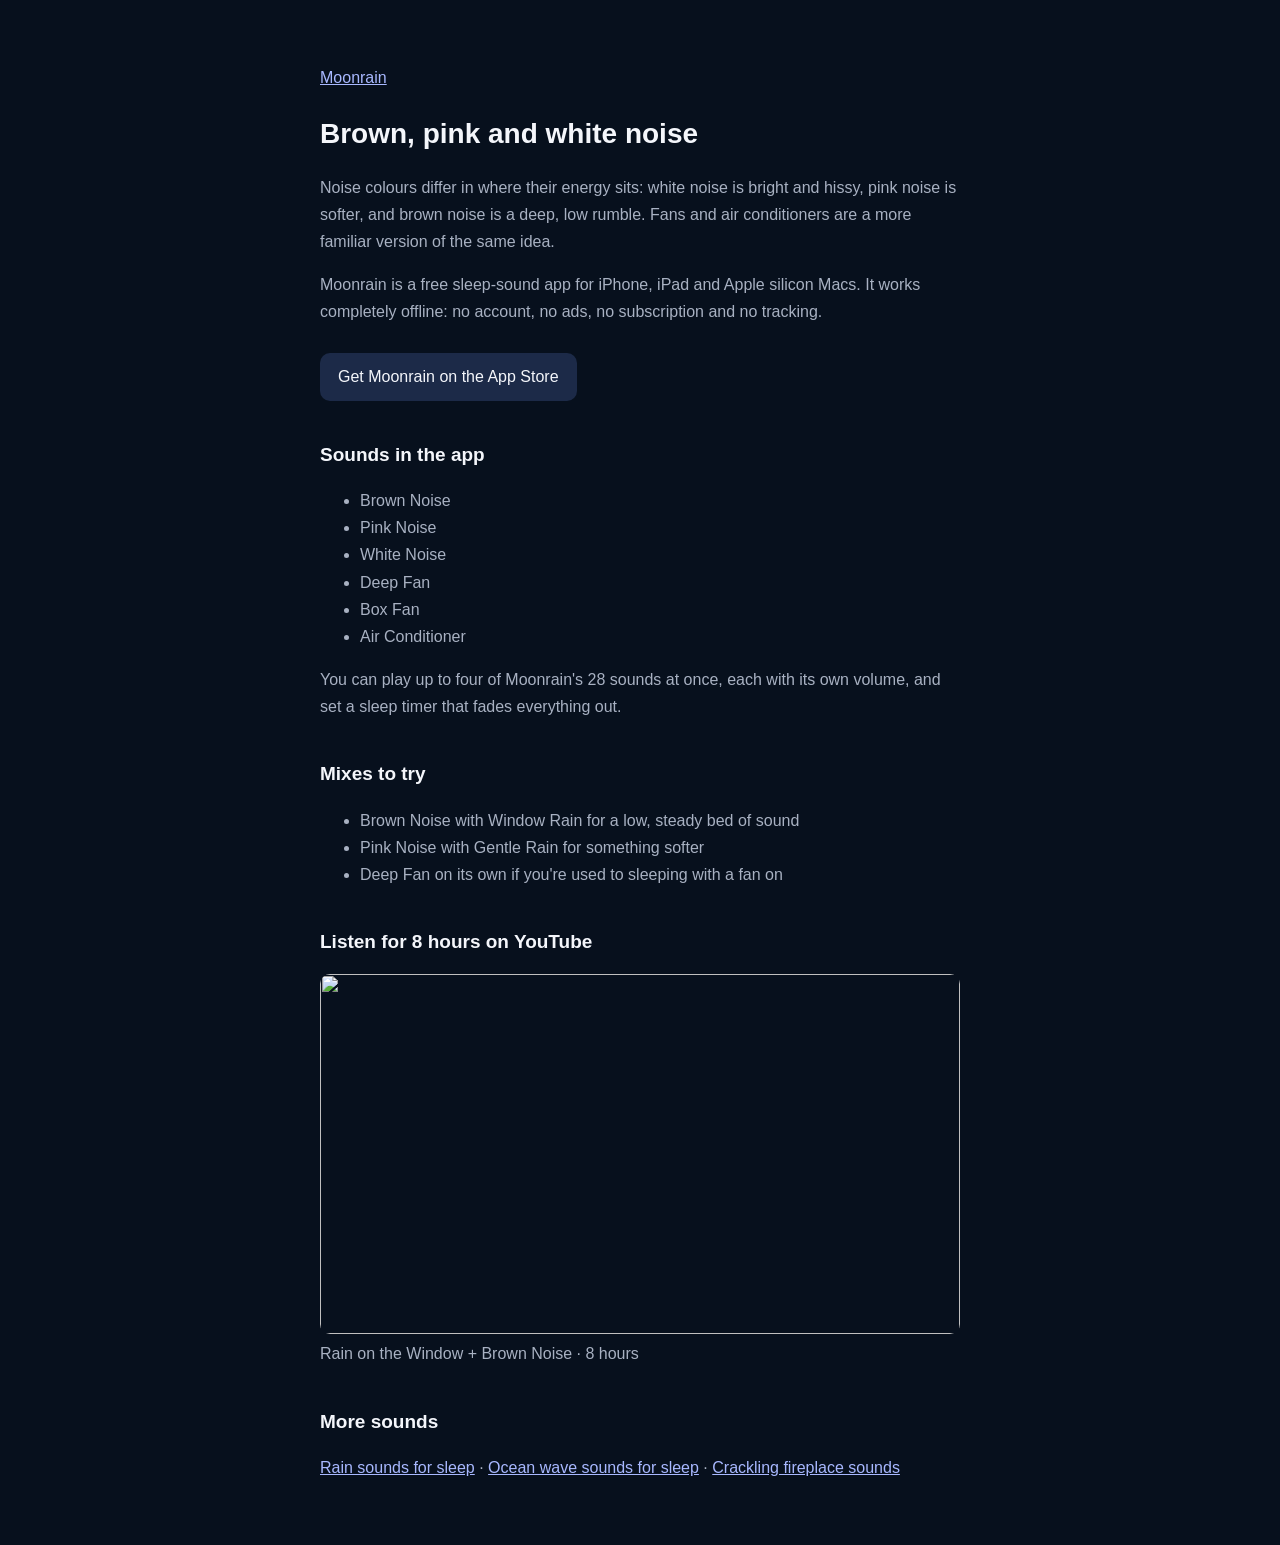
==== brown-noise.html @ e5fea99e "Per-sound pages (rain, ocean, fireplace, noise) with the 8-hour YouTube videos Co-Authored-By: Claud" ====
<!DOCTYPE html>
<html lang="en">
<head>
<meta charset="utf-8">
<meta name="viewport" content="width=device-width, initial-scale=1">
<title>Brown noise, pink noise and white noise app for iPhone, offline · Moonrain</title>
<meta name="description" content="Free, offline brown noise, pink noise and white noise for iPhone and iPad, plus fans and an air conditioner. Mix them with rain and set a fading sleep timer. No account, no ads, no subscription.">
<link rel="canonical" href="https://gsl0001.github.io/sleepaid-site/brown-noise.html">
<meta property="og:title" content="Brown, pink and white noise · Moonrain">
<meta property="og:description" content="Free, offline brown noise, pink noise and white noise for iPhone and iPad, plus fans and an air conditioner. Mix them with rain and set a fading sleep timer. No account, no ads, no subscription.">
<meta property="og:url" content="https://gsl0001.github.io/sleepaid-site/brown-noise.html">
<style>
  body { margin: 0; font-family: -apple-system, "Segoe UI", Roboto, sans-serif; background: #07101D; color: #F4F6FB; line-height: 1.7; }
  main { max-width: 640px; margin: 0 auto; padding: 48px 24px; }
  h1 { font-size: 28px; font-weight: 600; margin-bottom: 0; }
  h2 { font-size: 19px; font-weight: 600; margin-top: 2em; }
  a { color: #A8B8FF; }
  p, li { color: #A8B1C2; }
  .cta { display: inline-block; margin-top: 12px; padding: 10px 18px; border-radius: 10px; background: #1C2A48; color: #F4F6FB; text-decoration: none; }
  .video { display: block; margin: 12px 0 20px; color: #A8B1C2; text-decoration: none; }
  .video img { width: 100%; border-radius: 10px; display: block; margin-bottom: 6px; }
</style>
</head>
<body>
<main>
  <p><a href="./">Moonrain</a></p>
  <h1>Brown, pink and white noise</h1>
  <p>Noise colours differ in where their energy sits: white noise is bright and hissy, pink noise is softer, and brown noise is a deep, low rumble. Fans and air conditioners are a more familiar version of the same idea.</p>
  <p>Moonrain is a free sleep-sound app for iPhone, iPad and Apple silicon Macs. It works completely offline: no account, no ads, no subscription and no tracking.</p>
  <a class="cta" href="https://apps.apple.com/app/id6789770084">Get Moonrain on the App Store</a>

  <h2>Sounds in the app</h2>
  <ul>
    <li>Brown Noise</li>
    <li>Pink Noise</li>
    <li>White Noise</li>
    <li>Deep Fan</li>
    <li>Box Fan</li>
    <li>Air Conditioner</li>
  </ul>
  <p>You can play up to four of Moonrain's 28 sounds at once, each with its own volume, and set a sleep timer that fades everything out.</p>

  <h2>Mixes to try</h2>
  <ul>
    <li>Brown Noise with Window Rain for a low, steady bed of sound</li>
    <li>Pink Noise with Gentle Rain for something softer</li>
    <li>Deep Fan on its own if you&#x27;re used to sleeping with a fan on</li>
  </ul>

  <h2>Listen for 8 hours on YouTube</h2>
  <a class="video" href="https://www.youtube.com/watch?v=SsKcfdAsBIA"><img src="https://i.ytimg.com/vi/SsKcfdAsBIA/hqdefault.jpg" alt="" loading="lazy" width="480" height="360">Rain on the Window + Brown Noise · 8 hours</a>

  <h2>More sounds</h2>
  <p><a href="rain-sounds.html">Rain sounds for sleep</a> · <a href="ocean-sounds.html">Ocean wave sounds for sleep</a> · <a href="fireplace-sounds.html">Crackling fireplace sounds</a></p>
</main>
</body>
</html>
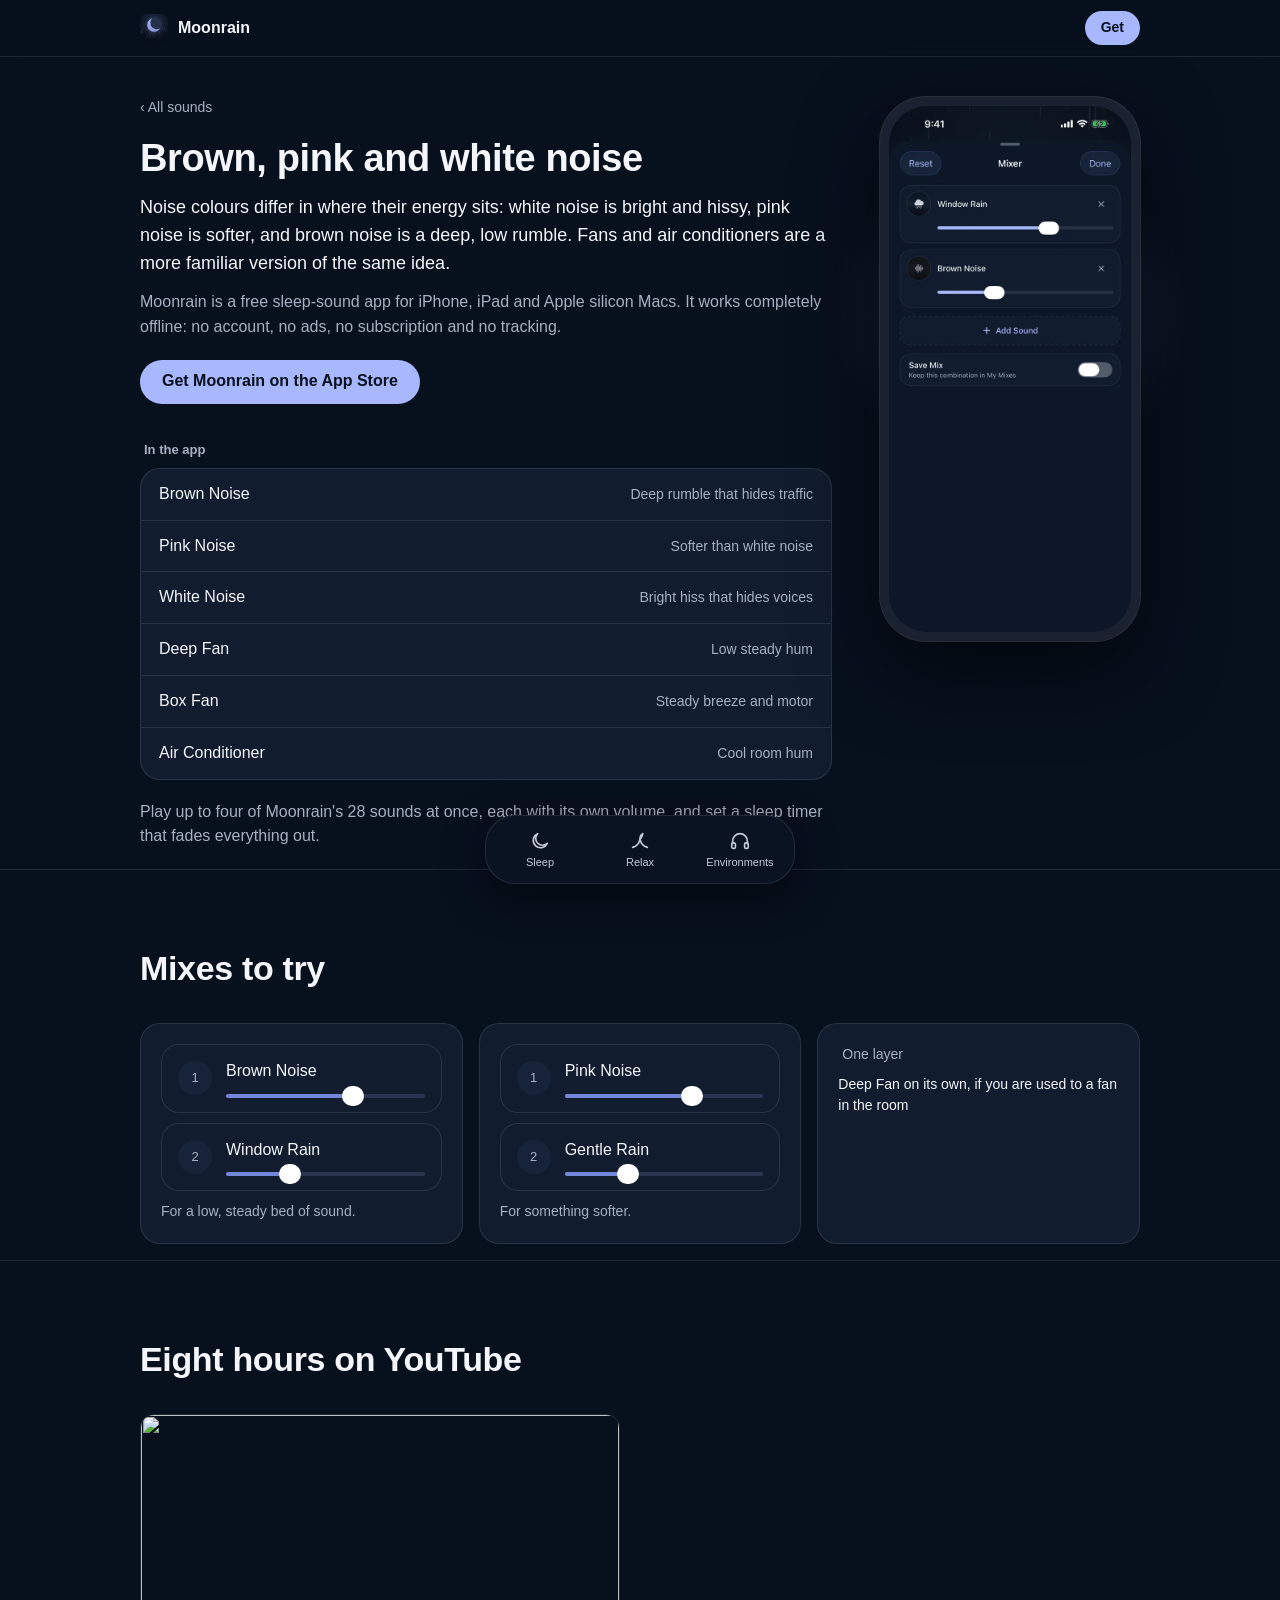
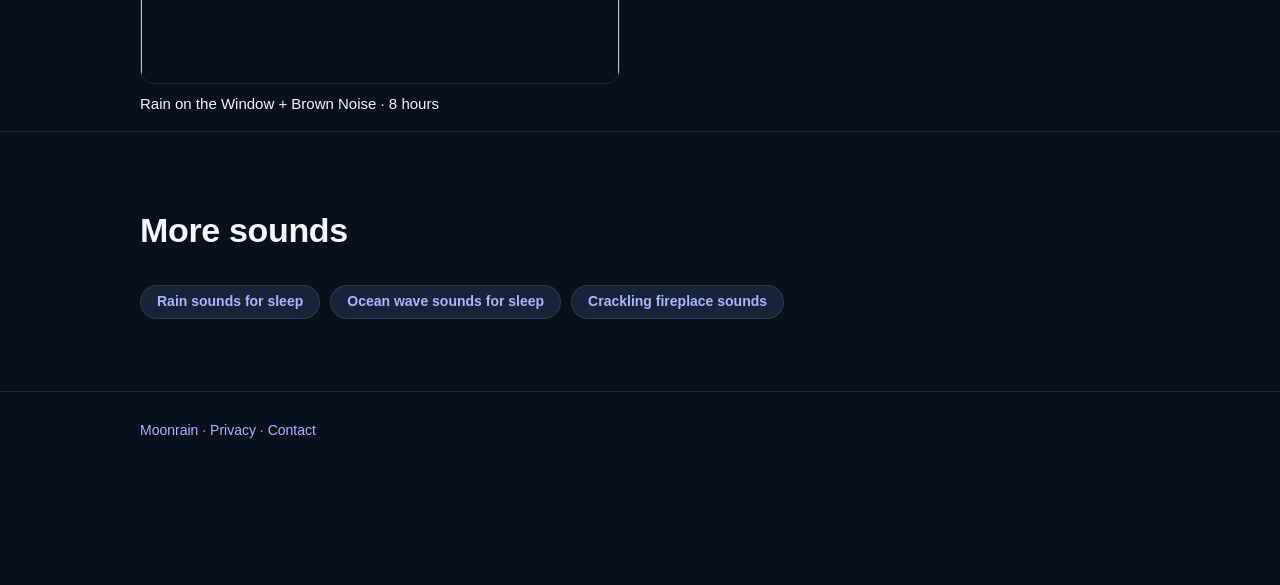
==== commit cef08a25: "Redesign the site to look like the app Uses the app's own theme colours, icon and real 1.2 screensho" ====
--- a/brown-noise.html
+++ b/brown-noise.html
@@ -6,52 +6,89 @@
 <title>Brown noise, pink noise and white noise app for iPhone, offline · Moonrain</title>
 <meta name="description" content="Free, offline brown noise, pink noise and white noise for iPhone and iPad, plus fans and an air conditioner. Mix them with rain and set a fading sleep timer. No account, no ads, no subscription.">
 <link rel="canonical" href="https://gsl0001.github.io/sleepaid-site/brown-noise.html">
+<meta name="theme-color" content="#07101D">
+<meta name="apple-itunes-app" content="app-id=6789770084">
 <meta property="og:title" content="Brown, pink and white noise · Moonrain">
 <meta property="og:description" content="Free, offline brown noise, pink noise and white noise for iPhone and iPad, plus fans and an air conditioner. Mix them with rain and set a fading sleep timer. No account, no ads, no subscription.">
 <meta property="og:url" content="https://gsl0001.github.io/sleepaid-site/brown-noise.html">
-<style>
-  body { margin: 0; font-family: -apple-system, "Segoe UI", Roboto, sans-serif; background: #07101D; color: #F4F6FB; line-height: 1.7; }
-  main { max-width: 640px; margin: 0 auto; padding: 48px 24px; }
-  h1 { font-size: 28px; font-weight: 600; margin-bottom: 0; }
-  h2 { font-size: 19px; font-weight: 600; margin-top: 2em; }
-  a { color: #A8B8FF; }
-  p, li { color: #A8B1C2; }
-  .cta { display: inline-block; margin-top: 12px; padding: 10px 18px; border-radius: 10px; background: #1C2A48; color: #F4F6FB; text-decoration: none; }
-  .video { display: block; margin: 12px 0 20px; color: #A8B1C2; text-decoration: none; }
-  .video img { width: 100%; border-radius: 10px; display: block; margin-bottom: 6px; }
-</style>
+<meta property="og:image" content="https://i.ytimg.com/vi/SsKcfdAsBIA/hqdefault.jpg">
+<link rel="icon" href="img/favicon-32.png" sizes="32x32">
+<link rel="apple-touch-icon" href="img/icon-180.png">
+<link rel="stylesheet" href="style.css">
 </head>
 <body>
+
+<div class="topbar"><div class="wrap">
+  <a class="brand" href="./"><img src="img/icon-180.png" alt="" width="28" height="28">Moonrain</a>
+  <span class="spacer"></span>
+  <a class="pill small get" href="https://apps.apple.com/app/id6789770084">Get</a>
+</div></div>
+
 <main>
-  <p><a href="./">Moonrain</a></p>
-  <h1>Brown, pink and white noise</h1>
-  <p>Noise colours differ in where their energy sits: white noise is bright and hissy, pink noise is softer, and brown noise is a deep, low rumble. Fans and air conditioners are a more familiar version of the same idea.</p>
-  <p>Moonrain is a free sleep-sound app for iPhone, iPad and Apple silicon Macs. It works completely offline: no account, no ads, no subscription and no tracking.</p>
-  <a class="cta" href="https://apps.apple.com/app/id6789770084">Get Moonrain on the App Store</a>
+<section class="page-hero">
+  <div class="wrap">
+    <div>
+      <a class="crumb" href="./#sounds">‹ All sounds</a>
+      <h1>Brown, pink and white noise</h1>
+      <p class="intro">Noise colours differ in where their energy sits: white noise is bright and hissy, pink noise is softer, and brown noise is a deep, low rumble. Fans and air conditioners are a more familiar version of the same idea.</p>
+      <p>Moonrain is a free sleep-sound app for iPhone, iPad and Apple silicon Macs. It works completely offline: no account, no ads, no subscription and no tracking.</p>
+      <p style="margin-top:20px"><a class="pill get" href="https://apps.apple.com/app/id6789770084">Get Moonrain on the App Store</a></p>
 
-  <h2>Sounds in the app</h2>
-  <ul>
-    <li>Brown Noise</li>
-    <li>Pink Noise</li>
-    <li>White Noise</li>
-    <li>Deep Fan</li>
-    <li>Box Fan</li>
-    <li>Air Conditioner</li>
-  </ul>
-  <p>You can play up to four of Moonrain's 28 sounds at once, each with its own volume, and set a sleep timer that fades everything out.</p>
+      <p class="label" style="margin-top:36px">In the app</p>
+      <ul class="group">
+      <li><span class="name">Brown Noise</span><span class="val">Deep rumble that hides traffic</span></li>
+      <li><span class="name">Pink Noise</span><span class="val">Softer than white noise</span></li>
+      <li><span class="name">White Noise</span><span class="val">Bright hiss that hides voices</span></li>
+      <li><span class="name">Deep Fan</span><span class="val">Low steady hum</span></li>
+      <li><span class="name">Box Fan</span><span class="val">Steady breeze and motor</span></li>
+      <li><span class="name">Air Conditioner</span><span class="val">Cool room hum</span></li>
+      </ul>
+      <p>Play up to four of Moonrain's 28 sounds at once, each with its own volume, and set a sleep timer that fades everything out.</p>
+    </div>
+    <div class="phone glow"><img src="img/mix.webp" alt="The mixer with Window Rain and Brown Noise" width="600" height="1304"></div>
+  </div>
+</section>
 
-  <h2>Mixes to try</h2>
-  <ul>
-    <li>Brown Noise with Window Rain for a low, steady bed of sound</li>
-    <li>Pink Noise with Gentle Rain for something softer</li>
-    <li>Deep Fan on its own if you&#x27;re used to sleeping with a fan on</li>
-  </ul>
+<section class="tab-section">
+  <div class="wrap">
+    <header><h2>Mixes to try</h2></header>
+    <div class="mixes">
+    <div class="card"><div class="layer"><span class="dot">1</span><div class="body">Brown Noise<div class="track"><i style="width:64%"></i></div></div></div><div class="layer"><span class="dot">2</span><div class="body">Window Rain<div class="track"><i style="width:32%"></i></div></div></div><p>For a low, steady bed of sound.</p></div>
+    <div class="card"><div class="layer"><span class="dot">1</span><div class="body">Pink Noise<div class="track"><i style="width:64%"></i></div></div></div><div class="layer"><span class="dot">2</span><div class="body">Gentle Rain<div class="track"><i style="width:32%"></i></div></div></div><p>For something softer.</p></div>
+    <div class="card"><p class="mix-name">One layer</p><p style="color:var(--text)">Deep Fan on its own, if you are used to a fan in the room</p></div>
+    </div>
+  </div>
+</section>
 
-  <h2>Listen for 8 hours on YouTube</h2>
-  <a class="video" href="https://www.youtube.com/watch?v=SsKcfdAsBIA"><img src="https://i.ytimg.com/vi/SsKcfdAsBIA/hqdefault.jpg" alt="" loading="lazy" width="480" height="360">Rain on the Window + Brown Noise · 8 hours</a>
+<section class="tab-section">
+  <div class="wrap">
+    <header><h2>Eight hours on YouTube</h2></header>
+    <div class="videos">
+      <a class="video" href="https://www.youtube.com/watch?v=SsKcfdAsBIA"><img src="https://i.ytimg.com/vi/SsKcfdAsBIA/hqdefault.jpg" alt="" loading="lazy" width="480" height="270">Rain on the Window + Brown Noise · 8 hours</a>
+    </div>
+  </div>
+</section>
 
-  <h2>More sounds</h2>
-  <p><a href="rain-sounds.html">Rain sounds for sleep</a> · <a href="ocean-sounds.html">Ocean wave sounds for sleep</a> · <a href="fireplace-sounds.html">Crackling fireplace sounds</a></p>
+<section class="tab-section">
+  <div class="wrap">
+    <header><h2>More sounds</h2></header>
+    <div class="links">
+      <a class="pill small" href="rain-sounds.html">Rain sounds for sleep</a>
+      <a class="pill small" href="ocean-sounds.html">Ocean wave sounds for sleep</a>
+      <a class="pill small" href="fireplace-sounds.html">Crackling fireplace sounds</a>
+    </div>
+  </div>
+</section>
 </main>
+
+<footer><div class="wrap">
+  <p><a href="./">Moonrain</a> · <a href="privacy.html">Privacy</a> · <a href="mailto:gsl456789@gmail.com">Contact</a></p>
+</div></footer>
+
+<nav class="tabbar" aria-label="Sections">
+  <a href="./#sleep"><svg viewBox="0 0 24 24" fill="none" stroke="currentColor" stroke-width="1.8" stroke-linecap="round" stroke-linejoin="round"><path d="M20 14.5A8 8 0 1 1 9.5 4a6.5 6.5 0 0 0 10.5 10.5z"/></svg>Sleep</a>
+  <a href="./#relax"><svg viewBox="0 0 24 24" fill="none" stroke="currentColor" stroke-width="1.8" stroke-linecap="round" stroke-linejoin="round"><path d="M4 19c4-1 7-4 8-9 1 5 4 8 8 9"/><path d="M12 10c0-3 1-5 3-6-1 3-1 5-3 6z"/></svg>Relax</a>
+  <a href="./#environments"><svg viewBox="0 0 24 24" fill="none" stroke="currentColor" stroke-width="1.8" stroke-linecap="round" stroke-linejoin="round"><path d="M4 15v-3a8 8 0 0 1 16 0v3"/><rect x="3" y="14" width="4" height="6" rx="1.5"/><rect x="17" y="14" width="4" height="6" rx="1.5"/></svg>Environments</a>
+</nav>
 </body>
 </html>
--- a/style.css
+++ b/style.css
@@ -0,0 +1,210 @@
+/* Tokens copied from the app: SleepAid/App/AppTheme.swift */
+:root {
+  color-scheme: dark;
+  --bg: #07101D;
+  --bg2: #0D1727;
+  --surface: #111C2E;
+  --elev: #172338;
+  --text: #F4F6FB;
+  --text2: #A8B1C2;
+  --accent: #A8B8FF;
+  --accent-muted: #7287D9;
+  --border: rgba(255, 255, 255, .10);
+  --tab: #0A1322;
+  --tab-inactive: #C3CAD7;
+  --r-card: 20px;
+  --r-button: 16px;
+  --r-panel: 26px;
+}
+
+* { box-sizing: border-box; }
+html { scroll-behavior: smooth; scroll-padding-top: 72px; }
+@media (prefers-reduced-motion: reduce) { html { scroll-behavior: auto; } }
+body {
+  margin: 0;
+  background: var(--bg);
+  color: var(--text);
+  font: 16px/1.55 -apple-system, BlinkMacSystemFont, "SF Pro Text", "Segoe UI", Roboto, sans-serif;
+  -webkit-font-smoothing: antialiased;
+  padding-bottom: 110px;
+}
+a { color: var(--accent); text-decoration: none; }
+a:hover { text-decoration: underline; }
+img { display: block; max-width: 100%; }
+p { color: var(--text2); margin: 0 0 12px; }
+h1, h2, h3 { margin: 0; font-weight: 700; letter-spacing: -.01em; }
+.wrap { max-width: 1040px; margin: 0 auto; padding: 0 20px; }
+
+/* Top bar */
+.topbar {
+  position: sticky; top: 0; z-index: 10;
+  background: rgba(7, 16, 29, .82);
+  -webkit-backdrop-filter: blur(16px); backdrop-filter: blur(16px);
+  border-bottom: 1px solid var(--border);
+}
+.topbar .wrap { display: flex; align-items: center; gap: 10px; height: 56px; }
+.topbar .brand { display: flex; align-items: center; gap: 10px; color: var(--text); font-weight: 600; }
+.topbar .brand img { width: 28px; height: 28px; border-radius: 7px; }
+.topbar .spacer { flex: 1; }
+
+/* Buttons, styled like the app's pill buttons */
+.pill {
+  display: inline-flex; align-items: center; gap: 8px;
+  min-height: 44px; padding: 0 22px; border-radius: 999px;
+  background: var(--elev); color: var(--accent); font-weight: 600;
+  border: 1px solid var(--border);
+}
+.pill:hover { text-decoration: none; background: #1d2b45; }
+.pill.get { background: var(--accent); color: var(--bg); border: 0; }
+.pill.get:hover { background: #bcc8ff; }
+.pill.small { min-height: 34px; padding: 0 16px; font-size: 14px; }
+
+/* App Store style product row */
+.hero { padding: 56px 0 24px; }
+.hero .wrap { display: grid; grid-template-columns: 1fr 300px; gap: 56px; align-items: center; }
+.product { display: flex; gap: 20px; align-items: center; margin-bottom: 28px; }
+.product .icon { width: 112px; height: 112px; border-radius: 26px; box-shadow: 0 0 0 1px var(--border), 0 12px 40px rgba(114, 135, 217, .25); }
+.product h1 { font-size: 26px; line-height: 1.2; }
+.product .sub { color: var(--text2); margin: 2px 0 12px; }
+.lead { font-size: 22px; line-height: 1.4; color: var(--text); font-weight: 600; max-width: 30ch; margin-bottom: 12px; }
+.facts { display: flex; flex-wrap: wrap; gap: 8px; margin: 20px 0 0; padding: 0; list-style: none; }
+.facts li { font-size: 14px; color: var(--text2); background: var(--surface); border: 1px solid var(--border); border-radius: 999px; padding: 6px 14px; }
+
+/* Phone frame around real screenshots */
+.phone {
+  position: relative; flex: none; width: 100%;
+  border-radius: 46px; padding: 9px; background: #1a2130;
+  box-shadow: 0 0 0 1px rgba(255, 255, 255, .14), 0 30px 80px rgba(0, 0, 0, .55);
+}
+.phone img { border-radius: 38px; width: 100%; height: auto; aspect-ratio: 600 / 1304; }
+.hero .phone { max-width: 300px; justify-self: center; }
+.glow { position: relative; }
+main { overflow-x: clip; }
+.glow::before {
+  content: ""; position: absolute; inset: 10% -20% 30%; z-index: -1;
+  background: radial-gradient(closest-side, rgba(168, 184, 255, .16), transparent);
+}
+
+/* Sections that open like the app's tabs: large title, quiet subtitle */
+.tab-section { padding: 72px 0 16px; border-top: 1px solid var(--border); }
+.tab-section > .wrap > header { margin-bottom: 28px; }
+.tab-section h2 { font-size: 34px; }
+.tab-section header p { font-size: 17px; margin-top: 4px; }
+.split { display: grid; grid-template-columns: 1fr 1fr; gap: 40px; align-items: start; }
+.split > *, .hero .wrap > *, .page-hero .wrap > * { min-width: 0; }
+.shots { display: flex; gap: 20px; }
+.shots .phone { width: 240px; }
+
+/* Cards and grouped lists, like the app's surfaces */
+.card { background: var(--surface); border: 1px solid var(--border); border-radius: var(--r-card); padding: 20px; margin-bottom: 16px; }
+.card h3 { font-size: 17px; margin-bottom: 6px; }
+.card p:last-child { margin-bottom: 0; }
+.label { font-size: 13px; font-weight: 600; color: var(--text2); margin: 0 0 8px 4px; }
+.group { list-style: none; margin: 0 0 20px; padding: 0; background: var(--surface); border: 1px solid var(--border); border-radius: var(--r-card); overflow: hidden; }
+.group li { display: flex; justify-content: space-between; align-items: baseline; gap: 16px; padding: 13px 18px; border-top: 1px solid var(--border); }
+.group li:first-child { border-top: 0; }
+.group .name { color: var(--text); }
+.group .val { color: var(--text2); font-size: 14px; text-align: right; }
+.group a.row { display: flex; justify-content: space-between; width: 100%; color: var(--text); }
+.group a.row::after { content: "›"; color: var(--text2); }
+.library { display: grid; grid-template-columns: repeat(2, 1fr); gap: 0 20px; }
+
+/* Timer sheet, rebuilt from the app's Sleep Timer */
+.sheet { background: var(--bg2); border: 1px solid var(--border); border-radius: var(--r-panel); padding: 18px; }
+.sheet-head { display: flex; justify-content: space-between; align-items: center; margin-bottom: 14px; }
+.sheet-head strong { font-weight: 600; }
+.chips { display: grid; grid-template-columns: repeat(5, 1fr); gap: 8px; }
+.chip { text-align: center; padding: 10px 0; border-radius: 14px; background: var(--surface); border: 1px solid var(--border); font-size: 19px; font-weight: 600; line-height: 1.1; }
+.chip small { display: block; font-size: 11px; font-weight: 400; color: var(--text2); }
+.chip.on { background: #26355a; border-color: rgba(168, 184, 255, .55); }
+.sheet .opt { margin-top: 12px; padding: 12px 14px; border-radius: 14px; background: var(--surface); border: 1px solid var(--border); }
+.sheet .opt small { display: block; color: var(--text2); }
+
+/* Mixer rows, rebuilt from the app's mixer */
+.layer { display: flex; align-items: center; gap: 14px; padding: 14px 16px; border-radius: 18px; background: var(--surface); border: 1px solid var(--border); margin-bottom: 10px; }
+.layer .dot { width: 34px; height: 34px; border-radius: 50%; background: var(--elev); flex: none; display: grid; place-items: center; color: var(--text2); font-size: 13px; }
+.layer .body { flex: 1; }
+.layer .track { height: 4px; border-radius: 2px; background: #2a3550; margin-top: 10px; position: relative; }
+.layer .track i { position: absolute; inset: 0 auto 0 0; border-radius: 2px; background: var(--accent-muted); }
+.layer .track i::after { content: ""; position: absolute; right: -11px; top: -8px; width: 22px; height: 20px; border-radius: 10px; background: #fff; }
+
+/* Tiles, like Relax and Environments */
+.tiles { display: grid; grid-template-columns: repeat(2, 1fr); gap: 12px; margin-bottom: 20px; }
+.tile { border-radius: 18px; padding: 14px; min-height: 92px; display: flex; flex-direction: column; justify-content: flex-end; border: 1px solid var(--border); }
+.tile b { font-weight: 600; }
+.tile span { font-size: 13px; color: rgba(244, 246, 251, .7); }
+.t1 { background: linear-gradient(160deg, #2b3a55, #1a2539); }
+.t2 { background: linear-gradient(160deg, #5a4630, #2e2418); }
+.t3 { background: linear-gradient(160deg, #3d3a52, #221f33); }
+.t4 { background: linear-gradient(160deg, #23505a, #15303a); }
+.t5 { background: linear-gradient(160deg, #6a3a2c, #33201a); }
+.t6 { background: linear-gradient(160deg, #4d4a2c, #2a2818); }
+.t7 { background: linear-gradient(160deg, #4b3d55, #2a2232); }
+.t8 { background: linear-gradient(160deg, #283a66, #18213d); }
+
+/* Videos */
+.videos { display: grid; grid-template-columns: repeat(3, 1fr); gap: 16px; }
+.video { color: var(--text); font-size: 15px; }
+.video img { width: 100%; aspect-ratio: 16 / 9; object-fit: cover; border-radius: 14px; border: 1px solid var(--border); margin-bottom: 8px; }
+.video:hover { text-decoration: none; }
+.video:hover img { border-color: rgba(168, 184, 255, .5); }
+
+/* Disclosure rows for questions */
+details { border-top: 1px solid var(--border); }
+details:first-child { border-top: 0; }
+summary { list-style: none; cursor: pointer; padding: 14px 18px; display: flex; justify-content: space-between; gap: 16px; }
+summary::-webkit-details-marker { display: none; }
+summary::after { content: "›"; color: var(--text2); transition: transform .2s; }
+details[open] summary::after { transform: rotate(90deg); }
+details p { padding: 0 18px 14px; margin: 0; }
+.qa { background: var(--surface); border: 1px solid var(--border); border-radius: var(--r-card); overflow: hidden; margin-bottom: 20px; }
+
+/* Floating tab bar, like the app's */
+.tabbar {
+  position: fixed; left: 50%; bottom: 16px; transform: translateX(-50%); z-index: 20;
+  display: flex; gap: 4px; padding: 6px; border-radius: 30px;
+  background: var(--tab); border: 1px solid var(--border);
+  box-shadow: 0 12px 40px rgba(0, 0, 0, .5);
+}
+.tabbar a {
+  display: flex; flex-direction: column; align-items: center; gap: 2px;
+  width: 96px; padding: 8px 0 6px; border-radius: 24px;
+  color: var(--tab-inactive); font-size: 11px;
+}
+.tabbar a:hover { text-decoration: none; color: var(--text); }
+.tabbar svg { width: 22px; height: 22px; }
+.tabbar a.on { background: #1c2a4a; color: var(--accent); }
+
+footer { border-top: 1px solid var(--border); margin-top: 56px; padding: 28px 0; font-size: 14px; }
+footer p { margin: 0 0 6px; }
+
+/* Sound pages */
+.crumb { font-size: 14px; color: var(--text2); margin-bottom: 18px; display: block; }
+.page-hero { padding: 40px 0 8px; }
+.page-hero .wrap { display: grid; grid-template-columns: 1fr 260px; gap: 48px; align-items: start; }
+.page-hero h1 { font-size: 38px; line-height: 1.15; margin-bottom: 14px; }
+.page-hero .intro { font-size: 18px; color: var(--text); }
+.page-hero .phone { max-width: 260px; }
+.mix-name { font-size: 13px; color: var(--text2); margin: 0 0 8px 4px; }
+.mixes { display: grid; grid-template-columns: repeat(3, 1fr); gap: 16px; }
+.mixes .card { margin: 0; }
+.mixes .card p { font-size: 14px; }
+.links { display: flex; flex-wrap: wrap; gap: 10px; }
+
+@media (max-width: 820px) {
+  .hero .wrap, .page-hero .wrap, .split { grid-template-columns: 1fr; gap: 32px; }
+  .hero { padding-top: 32px; }
+  .product .icon { width: 88px; height: 88px; border-radius: 20px; }
+  .lead { font-size: 20px; }
+  .shots { overflow-x: auto; scroll-snap-type: x mandatory; margin: 0 -20px; padding: 0 20px 8px; scrollbar-width: none; }
+  .shots .phone { width: 200px; scroll-snap-align: start; }
+  .library, .videos, .mixes { grid-template-columns: 1fr; }
+  .tab-section { padding-top: 52px; }
+  .tab-section h2 { font-size: 30px; }
+  .page-hero h1 { font-size: 30px; }
+  .page-hero .phone { max-width: 220px; justify-self: center; }
+}
+@media (max-width: 380px) {
+  .tabbar a { width: 84px; }
+  .chip { font-size: 16px; }
+}
